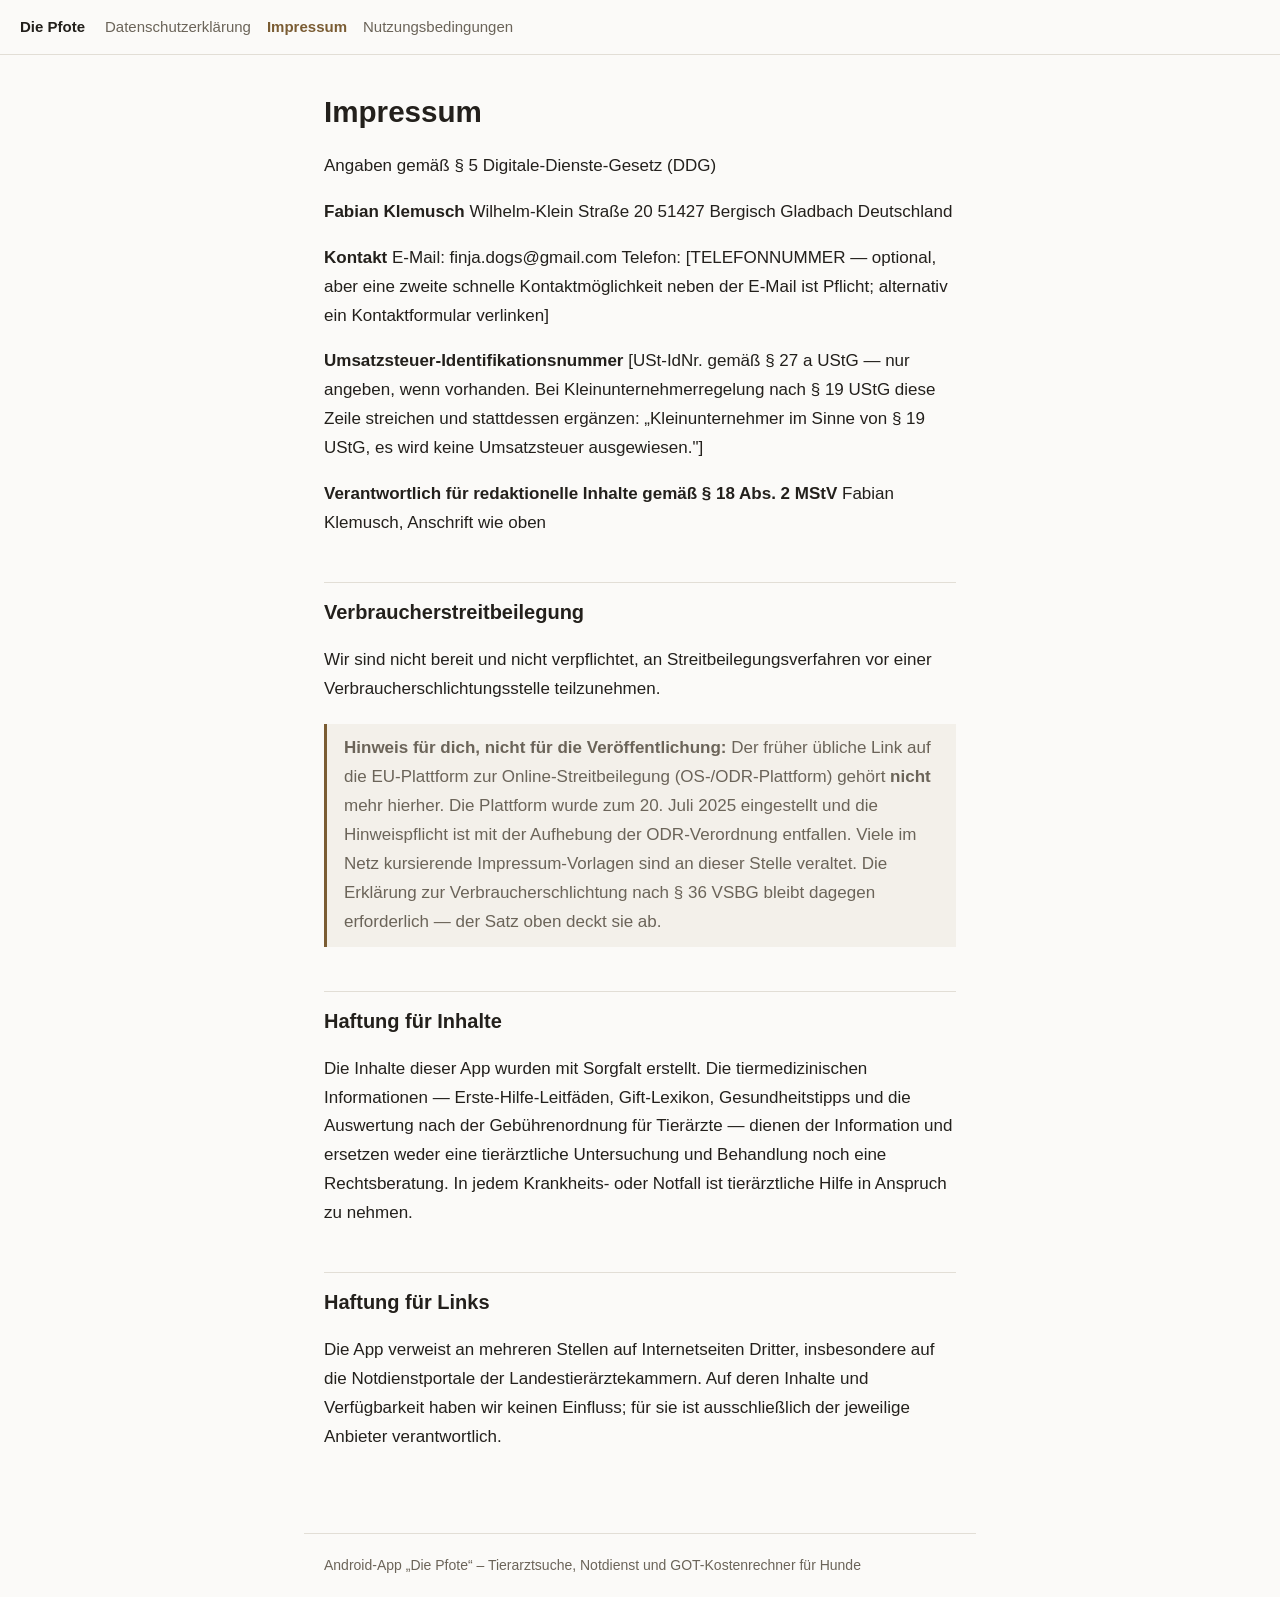
==== impressum.html @ 811a9e4f "Publish the legal documents for Die Pfote Google Play requires a privacy policy URL reachable withou" ====
<!doctype html>
<html lang="de">
<head>
<meta charset="utf-8">
<meta name="viewport" content="width=device-width, initial-scale=1">
<title>Impressum – Die Pfote</title>
<link rel="stylesheet" href="style.css">
</head>
<body>
<nav><a href="index.html">Die Pfote</a><span><a href="datenschutz.html">Datenschutzerklärung</a><a href="impressum.html" class="hier">Impressum</a><a href="nutzungsbedingungen.html">Nutzungsbedingungen</a></span></nav>
<main>
<h1>Impressum</h1>
<p>Angaben gemäß § 5 Digitale-Dienste-Gesetz (DDG)</p>
<p><strong>Fabian Klemusch</strong> Wilhelm-Klein Straße 20 51427 Bergisch Gladbach Deutschland</p>
<p><strong>Kontakt</strong> E-Mail: finja.dogs@gmail.com Telefon: [TELEFONNUMMER — optional, aber eine zweite schnelle Kontaktmöglichkeit neben der E-Mail ist Pflicht; alternativ ein Kontaktformular verlinken]</p>
<p><strong>Umsatzsteuer-Identifikationsnummer</strong> [USt-IdNr. gemäß § 27 a UStG — nur angeben, wenn vorhanden. Bei Kleinunternehmerregelung nach § 19 UStG diese Zeile streichen und stattdessen ergänzen: „Kleinunternehmer im Sinne von § 19 UStG, es wird keine Umsatzsteuer ausgewiesen."]</p>
<p><strong>Verantwortlich für redaktionelle Inhalte gemäß § 18 Abs. 2 MStV</strong> Fabian Klemusch, Anschrift wie oben</p>
<h2>Verbraucherstreitbeilegung</h2>
<p>Wir sind nicht bereit und nicht verpflichtet, an Streitbeilegungsverfahren vor einer Verbraucherschlichtungsstelle teilzunehmen.</p>
<blockquote><strong>Hinweis für dich, nicht für die Veröffentlichung:</strong> Der früher übliche Link auf die EU-Plattform zur Online-Streitbeilegung (OS-/ODR-Plattform) gehört <strong>nicht</strong> mehr hierher. Die Plattform wurde zum 20. Juli 2025 eingestellt und die Hinweispflicht ist mit der Aufhebung der ODR-Verordnung entfallen. Viele im Netz kursierende Impressum-Vorlagen sind an dieser Stelle veraltet. Die Erklärung zur Verbraucherschlichtung nach § 36 VSBG bleibt dagegen erforderlich — der Satz oben deckt sie ab.</blockquote>
<h2>Haftung für Inhalte</h2>
<p>Die Inhalte dieser App wurden mit Sorgfalt erstellt. Die tiermedizinischen Informationen — Erste-Hilfe-Leitfäden, Gift-Lexikon, Gesundheitstipps und die Auswertung nach der Gebührenordnung für Tierärzte — dienen der Information und ersetzen weder eine tierärztliche Untersuchung und Behandlung noch eine Rechtsberatung. In jedem Krankheits- oder Notfall ist tierärztliche Hilfe in Anspruch zu nehmen.</p>
<h2>Haftung für Links</h2>
<p>Die App verweist an mehreren Stellen auf Internetseiten Dritter, insbesondere auf die Notdienstportale der Landestierärztekammern. Auf deren Inhalte und Verfügbarkeit haben wir keinen Einfluss; für sie ist ausschließlich der jeweilige Anbieter verantwortlich.</p>
</main>
<footer>Android-App &bdquo;Die Pfote&ldquo; – Tierarztsuche, Notdienst und GOT-Kostenrechner für Hunde</footer>
</body>
</html>
---- style.css ----
/* Rechtstexte sollen lesbar sein, sonst nichts. Eine Spalte, grosse Zeilenhoehe,
   ausreichend Kontrast, und eine dunkle Fassung fuer wer sein System so gestellt hat. */
:root {
  --grund: #fbfaf8;
  --text: #23201c;
  --leise: #6b6459;
  --linie: #e2ded6;
  --akzent: #7a5c33;
  --kasten: #f3f0ea;
}
@media (prefers-color-scheme: dark) {
  :root {
    --grund: #1a1816;
    --text: #e8e3db;
    --leise: #a29a8d;
    --linie: #332f2a;
    --akzent: #d0a870;
    --kasten: #232019;
  }
}
* { box-sizing: border-box; }
body {
  margin: 0;
  background: var(--grund);
  color: var(--text);
  font: 17px/1.7 -apple-system, BlinkMacSystemFont, "Segoe UI", Roboto, Helvetica, Arial, sans-serif;
  -webkit-text-size-adjust: 100%;
}
nav {
  border-bottom: 1px solid var(--linie);
  padding: 14px 20px;
  display: flex;
  flex-wrap: wrap;
  gap: 8px 20px;
  align-items: baseline;
}
nav > a:first-child { font-weight: 700; color: var(--text); }
nav span { display: flex; flex-wrap: wrap; gap: 8px 16px; }
nav a { color: var(--leise); text-decoration: none; font-size: 15px; }
nav a:hover { color: var(--akzent); text-decoration: underline; }
nav a.hier { color: var(--akzent); font-weight: 600; }
main { max-width: 42rem; margin: 0 auto; padding: 28px 20px 64px; }
h1 { font-size: 1.85rem; line-height: 1.25; margin: 0.4em 0 0.7em; }
h2 { font-size: 1.25rem; margin: 2.2em 0 0.6em; padding-top: 0.6em; border-top: 1px solid var(--linie); }
h3 { font-size: 1.05rem; margin: 1.8em 0 0.4em; }
p, li { overflow-wrap: break-word; }
ul { padding-left: 1.3em; }
li { margin: 0.35em 0; }
strong { font-weight: 650; }
code {
  background: var(--kasten);
  padding: 1px 5px;
  border-radius: 4px;
  font-size: 0.9em;
}
blockquote {
  margin: 1.2em 0;
  padding: 0.6em 1em;
  background: var(--kasten);
  border-left: 3px solid var(--akzent);
  color: var(--leise);
}
a { color: var(--akzent); }
footer {
  max-width: 42rem;
  margin: 0 auto;
  padding: 20px;
  border-top: 1px solid var(--linie);
  color: var(--leise);
  font-size: 14px;
}
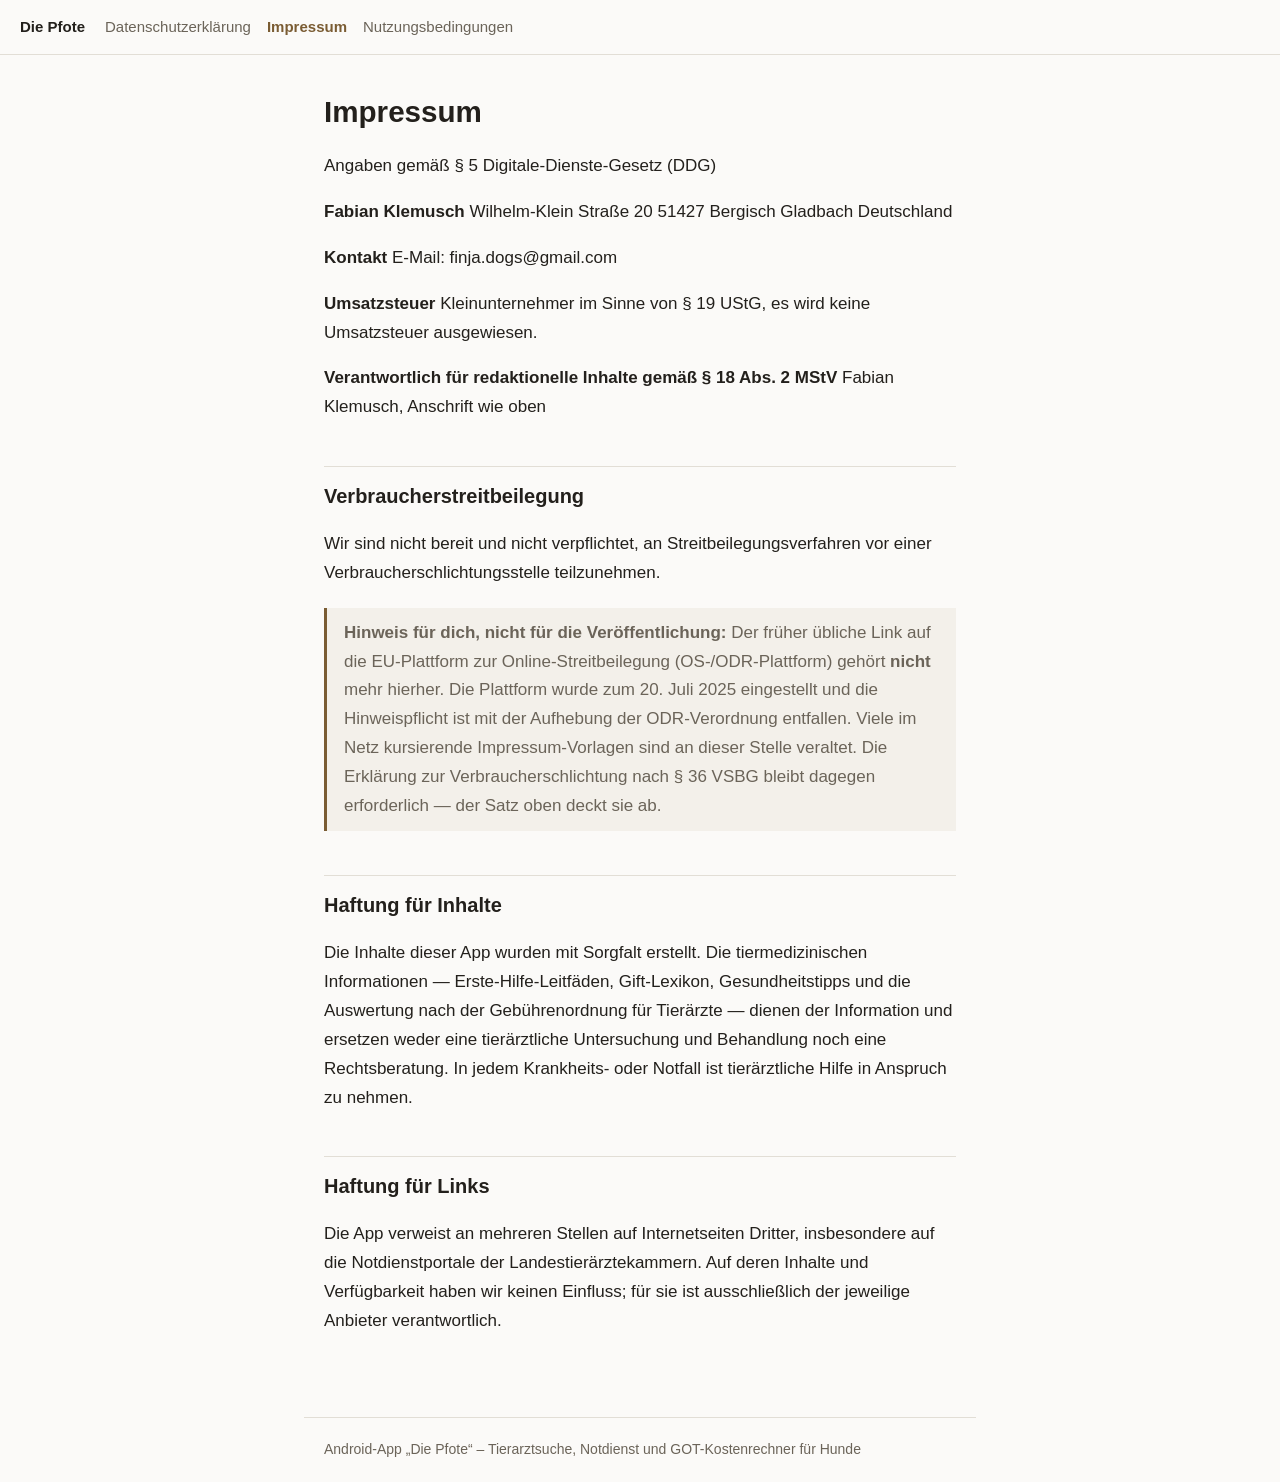
==== commit 2d0850df: "Drop the telephone line, state the small business rule Follows the app repository: the Impressum giv" ====
--- a/impressum.html
+++ b/impressum.html
@@ -12,8 +12,8 @@
 <h1>Impressum</h1>
 <p>Angaben gemäß § 5 Digitale-Dienste-Gesetz (DDG)</p>
 <p><strong>Fabian Klemusch</strong> Wilhelm-Klein Straße 20 51427 Bergisch Gladbach Deutschland</p>
-<p><strong>Kontakt</strong> E-Mail: finja.dogs@gmail.com Telefon: [TELEFONNUMMER — optional, aber eine zweite schnelle Kontaktmöglichkeit neben der E-Mail ist Pflicht; alternativ ein Kontaktformular verlinken]</p>
-<p><strong>Umsatzsteuer-Identifikationsnummer</strong> [USt-IdNr. gemäß § 27 a UStG — nur angeben, wenn vorhanden. Bei Kleinunternehmerregelung nach § 19 UStG diese Zeile streichen und stattdessen ergänzen: „Kleinunternehmer im Sinne von § 19 UStG, es wird keine Umsatzsteuer ausgewiesen."]</p>
+<p><strong>Kontakt</strong> E-Mail: finja.dogs@gmail.com</p>
+<p><strong>Umsatzsteuer</strong> Kleinunternehmer im Sinne von § 19 UStG, es wird keine Umsatzsteuer ausgewiesen.</p>
 <p><strong>Verantwortlich für redaktionelle Inhalte gemäß § 18 Abs. 2 MStV</strong> Fabian Klemusch, Anschrift wie oben</p>
 <h2>Verbraucherstreitbeilegung</h2>
 <p>Wir sind nicht bereit und nicht verpflichtet, an Streitbeilegungsverfahren vor einer Verbraucherschlichtungsstelle teilzunehmen.</p>
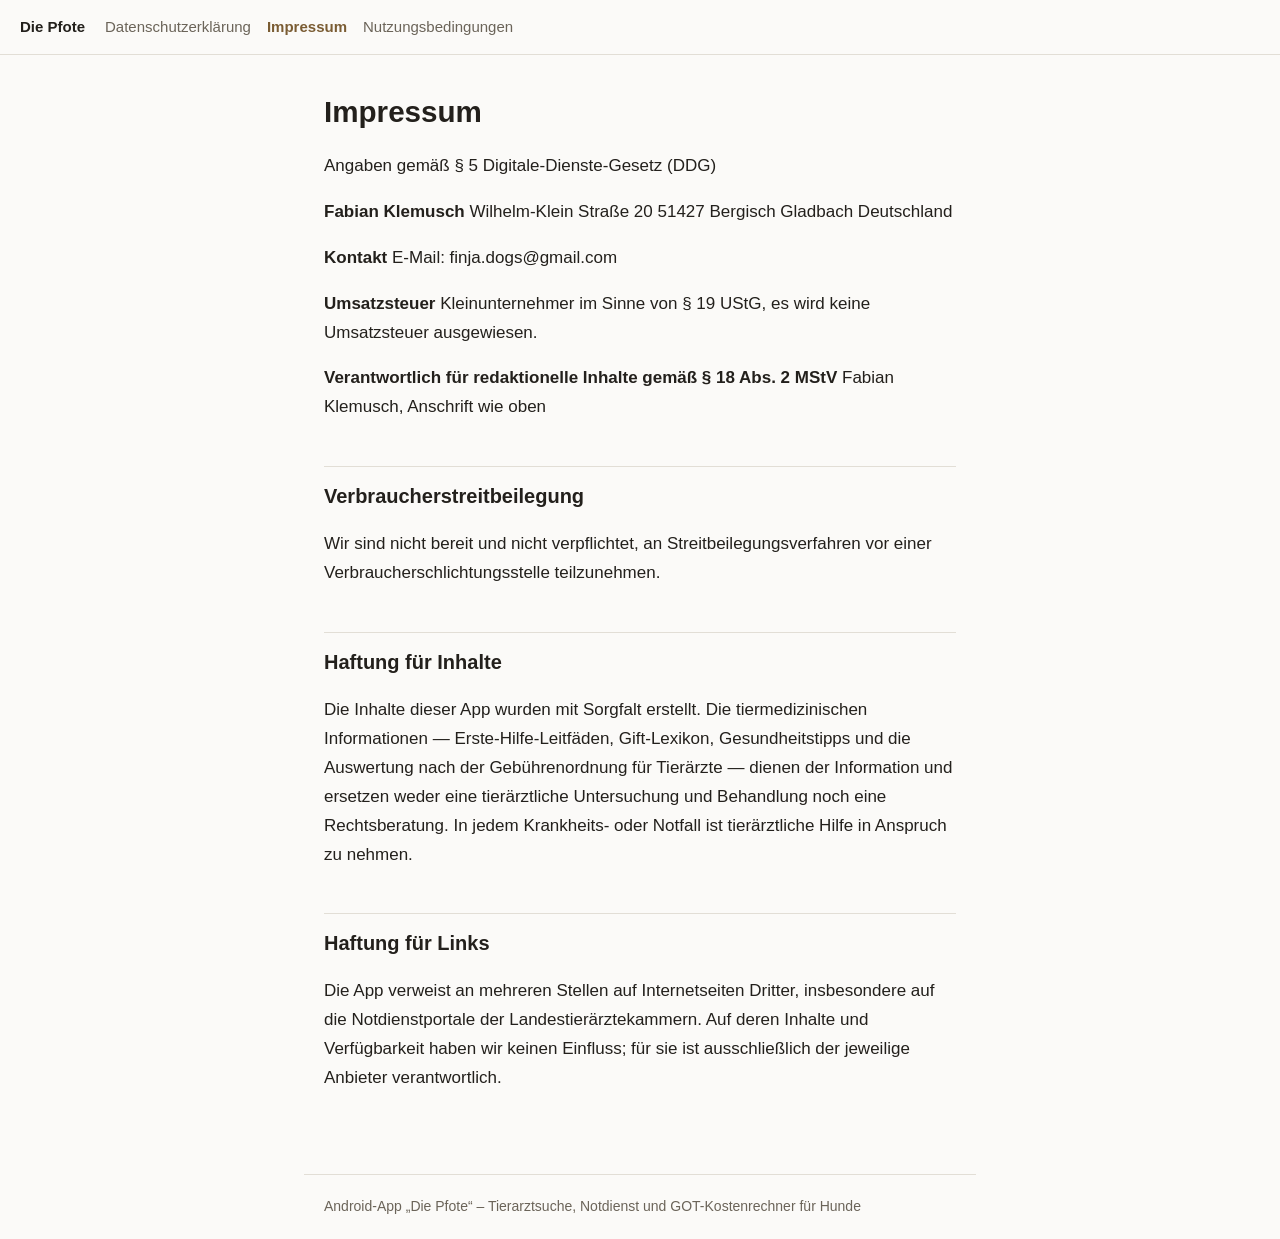
==== commit f201bf00: "Refuse to publish editorial notes and placeholders The Impressum carried a blockquote that said, in " ====
--- a/impressum.html
+++ b/impressum.html
@@ -17,7 +17,6 @@
 <p><strong>Verantwortlich für redaktionelle Inhalte gemäß § 18 Abs. 2 MStV</strong> Fabian Klemusch, Anschrift wie oben</p>
 <h2>Verbraucherstreitbeilegung</h2>
 <p>Wir sind nicht bereit und nicht verpflichtet, an Streitbeilegungsverfahren vor einer Verbraucherschlichtungsstelle teilzunehmen.</p>
-<blockquote><strong>Hinweis für dich, nicht für die Veröffentlichung:</strong> Der früher übliche Link auf die EU-Plattform zur Online-Streitbeilegung (OS-/ODR-Plattform) gehört <strong>nicht</strong> mehr hierher. Die Plattform wurde zum 20. Juli 2025 eingestellt und die Hinweispflicht ist mit der Aufhebung der ODR-Verordnung entfallen. Viele im Netz kursierende Impressum-Vorlagen sind an dieser Stelle veraltet. Die Erklärung zur Verbraucherschlichtung nach § 36 VSBG bleibt dagegen erforderlich — der Satz oben deckt sie ab.</blockquote>
 <h2>Haftung für Inhalte</h2>
 <p>Die Inhalte dieser App wurden mit Sorgfalt erstellt. Die tiermedizinischen Informationen — Erste-Hilfe-Leitfäden, Gift-Lexikon, Gesundheitstipps und die Auswertung nach der Gebührenordnung für Tierärzte — dienen der Information und ersetzen weder eine tierärztliche Untersuchung und Behandlung noch eine Rechtsberatung. In jedem Krankheits- oder Notfall ist tierärztliche Hilfe in Anspruch zu nehmen.</p>
 <h2>Haftung für Links</h2>
